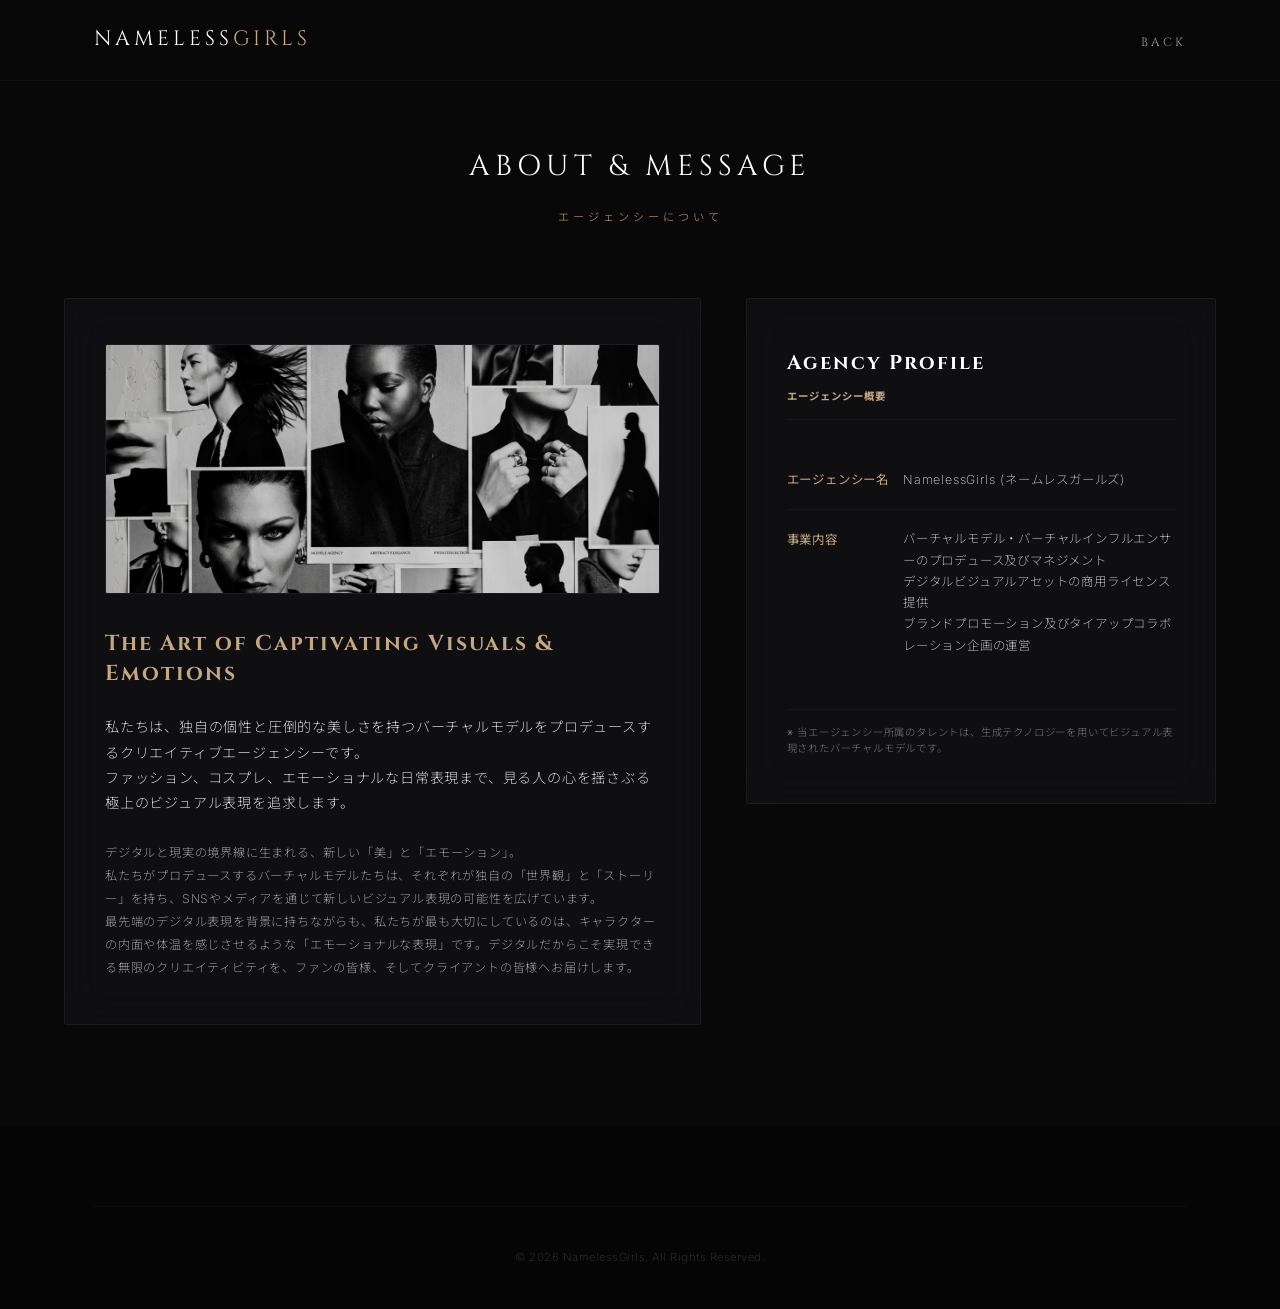
==== about.html @ f15b568e "Auto-deploy: Update BOOTH link and sync repository" ====
<!DOCTYPE html>
<html lang="ja">
<head>
  <meta charset="UTF-8">
  <meta name="viewport" content="width=device-width, initial-scale=1.0">
  <title>About - NamelessGirls</title>
  
  <!-- Strict Crawler Exclusion -->
  <meta name="robots" content="noindex, nofollow, noarchive, nosnippet">
  
  <!-- FontAwesome for Icons -->
  <link rel="stylesheet" href="https://cdnjs.cloudflare.com/ajax/libs/font-awesome/6.4.0/css/all.min.css">
  
  <!-- Custom Stylesheet -->
  <link rel="stylesheet" href="style.css?v=6.0">
</head>
<body>

  <!-- Navigation Header (scrolled state style) -->
  <header class="scrolled">
    <div class="container navbar">
      <a href="index.html" class="logo">NAMELESS<span>GIRLS</span></a>
      <ul class="nav-links">
        <li><a href="index.html" onclick="if(document.referrer.indexOf(window.location.host)!==-1){history.back(); return false;}">Back</a></li>
      </ul>
    </div>
  </header>

  <!-- About Content Container -->
  <div class="container about-container">
    <h2 class="section-title">About & Message<span>エージェンシーについて</span></h2>
    
    <div class="about-grid-layout">
      
      <!-- Left Column: Vision & Message -->
      <div class="about-left-col glass-panel">
        <!-- High-end Fashion Agency Campaign Collage Visual -->
        <div class="about-hero-img-wrap">
          <img src="assets/images/agency_campaign.jpg" alt="NamelessGirls Model Campaign" class="about-hero-img">
        </div>
        
        <div class="about-editorial-wrap">
          <h3 class="about-subtitle">The Art of Captivating Visuals & Emotions</h3>
          
          <p class="about-lead">
            私たちは、独自の個性と圧倒的な美しさを持つバーチャルモデルをプロデュースするクリエイティブエージェンシーです。<br>
            ファッション、コスプレ、エモーショナルな日常表現まで、見る人の心を揺さぶる極上のビジュアル表現を追求します。
          </p>
          
          <p class="about-body-text">
            デジタルと現実の境界線に生まれる、新しい「美」と「エモーション」。<br>
            私たちがプロデュースするバーチャルモデルたちは、それぞれが独自の「世界観」と「ストーリー」を持ち、SNSやメディアを通じて新しいビジュアル表現の可能性を広げています。<br>
            最先端のデジタル表現を背景に持ちながらも、私たちが最も大切にしているのは、キャラクターの内面や体温を感じさせるような「エモーショナルな表現」です。デジタルだからこそ実現できる無限のクリエイティビティを、ファンの皆様、そしてクライアントの皆様へお届けします。
          </p>
        </div>
      </div>

      <!-- Right Column: Agency Profile -->
      <div class="about-right-col glass-panel">
        <h3 class="about-subtitle-sub">Agency Profile<span>エージェンシー概要</span></h3>
        <table class="about-table">
          <tr>
            <th>エージェンシー名</th>
            <td>NamelessGirls (ネームレスガールズ)</td>
          </tr>
          <tr>
            <th>事業内容</th>
            <td>
              バーチャルモデル・バーチャルインフルエンサーのプロデュース及びマネジメント<br>
              デジタルビジュアルアセットの商用ライセンス提供<br>
              ブランドプロモーション及びタイアップコラボレーション企画の運営
            </td>
          </tr>
        </table>
        
        <!-- Subtle AI Notice (Required disclaimer, visible yet not overly distracting) -->
        <div class="about-disclaimer-notice">
          ※ 当エージェンシー所属のタレントは、生成テクノロジーを用いてビジュアル表現されたバーチャルモデルです。
        </div>
      </div>
      
    </div>
  </div>

  <!-- Footer -->
  <footer>
    <div class="container">
      <div class="footer-bottom">
        <div>&copy; 2026 NamelessGirls. All Rights Reserved.</div>
      </div>
    </div>
  </footer>

  <!-- Custom JavaScript File -->
  <script src="app.js?v=6.0"></script>
</body>
</html>
---- style.css ----
@import url('https://fonts.googleapis.com/css2?family=Cinzel:wght@300;400;600;700&family=Inter:wght@100;200;300;400;500;600&family=Noto+Sans+JP:wght@100;200;300;400;500&family=Yomogi&family=Caveat:wght@400;700&family=Mr+De+Haviland&family=Zen+Kurenaido&display=swap');
/* Google Fonts Imports - Elegant serif, sans-serif, and premium handwriting script */

/* CSS Variables - Refined Minimal Luxury Theme */
:root {
  --bg-color: #080809;
  --bg-section-alt: #0d0d0f; /* Subtle variation for section backgrounds */
  --bg-card: rgba(15, 15, 17, 0.6);
  --bg-card-hover: rgba(22, 22, 26, 0.9);
  --color-primary: #c5a880; /* Soft Champagne Gold */
  --color-primary-hover: #b39670;
  --color-text: #ffffff;
  --color-text-sub: #a1a1aa; /* Higher contrast for accessibility (was #8a8a93) */
  --color-border: rgba(255, 255, 255, 0.06);
  --color-border-hover: rgba(197, 168, 128, 0.3);
  
  --font-title: 'Cinzel', serif;
  --font-body: 'Inter', 'Noto Sans JP', sans-serif;
  --font-handwriting: 'Yomogi', 'Noto Sans JP', sans-serif; /* Japanese handwritten pen style */
  --font-signature: 'Caveat', cursive; /* English signature cursive style */
  --transition-smooth: all 0.6s cubic-bezier(0.16, 1, 0.3, 1);
  --box-shadow-subtle: 0 20px 50px rgba(0, 0, 0, 0.6);
  --box-shadow-gold: 0 15px 40px rgba(197, 168, 128, 0.08);
}

/* Reset Styles */
* {
  margin: 0;
  padding: 0;
  box-sizing: border-box;
}

/* Force form controls and buttons to inherit custom fonts */
input, textarea, select, button {
  font-family: inherit;
  font-size: inherit;
  color: inherit;
}

body {
  background-color: var(--bg-color);
  color: var(--color-text);
  font-family: var(--font-body);
  font-weight: 200; /* Light weight for elegance */
  line-height: 1.9;
  letter-spacing: 0.8px;
  overflow-x: hidden;
}

a {
  color: inherit;
  text-decoration: none;
}

/* Scrollbar Customization */
::-webkit-scrollbar {
  width: 5px;
}
::-webkit-scrollbar-track {
  background: var(--bg-color);
}
::-webkit-scrollbar-thumb {
  background: rgba(197, 168, 128, 0.15);
}
::-webkit-scrollbar-thumb:hover {
  background: var(--color-primary);
}

/* Global Button Styles (Luxury Gold & Minimal Borders) */
.btn {
  display: inline-flex;
  align-items: center;
  justify-content: center;
  padding: 13px 26px;
  font-family: var(--font-title);
  font-size: 0.72rem;
  font-weight: 400;
  letter-spacing: 2px;
  text-transform: uppercase;
  border-radius: 2px;
  cursor: pointer;
  transition: var(--transition-smooth);
  border: 1px solid transparent;
  gap: 8px;
}

.btn-primary {
  background-color: var(--color-primary);
  color: #080809;
  border-color: var(--color-primary);
}

.btn-primary:hover {
  background-color: transparent;
  color: var(--color-primary);
  border-color: var(--color-primary);
  box-shadow: var(--box-shadow-gold);
}

.btn-secondary {
  background-color: transparent;
  color: #ffffff;
  border-color: rgba(255, 255, 255, 0.15);
}

.btn-secondary:hover {
  border-color: var(--color-primary);
  color: var(--color-primary);
  box-shadow: var(--box-shadow-gold);
}

/* Typography & Layout Utilities */
.container {
  max-width: 1140px;
  margin: 0 auto;
  padding: 0 24px;
}

section {
  padding: 120px 0;
}

.section-title {
  font-family: var(--font-title);
  font-size: 1.8rem;
  font-weight: 300;
  text-transform: uppercase;
  letter-spacing: 5px;
  text-align: center;
  margin-bottom: 70px;
  color: var(--color-text);
}

.section-title span {
  display: block;
  font-size: 0.7rem;
  font-family: var(--font-body);
  font-weight: 300;
  color: var(--color-primary);
  letter-spacing: 4px;
  margin-top: 12px;
  text-transform: uppercase;
}

/* Glassmorphism panel - Refined */
.glass-panel {
  background: var(--bg-card);
  backdrop-filter: blur(20px);
  -webkit-backdrop-filter: blur(20px);
  border: 1px solid var(--color-border);
  border-radius: 2px;
  transition: var(--transition-smooth);
}

/* Header & Navigation (Interactive transparent to dark background) */
header {
  position: fixed;
  top: 0;
  left: 0;
  width: 100%;
  z-index: 1000;
  background: transparent;
  border-bottom: 1px solid rgba(255, 255, 255, 0.0);
  transition: background 0.4s ease, border 0.4s ease;
}

header.scrolled {
  background: rgba(8, 8, 9, 0.85);
  backdrop-filter: blur(20px);
  -webkit-backdrop-filter: blur(20px);
  border-bottom: 1px solid rgba(255, 255, 255, 0.03);
}

.navbar {
  display: flex;
  justify-content: space-between;
  align-items: center;
  height: 90px;
  transition: height 0.4s ease;
}

header.scrolled .navbar {
  height: 80px;
}

.logo {
  font-family: var(--font-title);
  font-size: 1.3rem;
  font-weight: 400;
  letter-spacing: 4px;
  color: var(--color-text);
}

.logo span {
  color: var(--color-primary);
  font-weight: 300;
}

.nav-links {
  display: flex;
  list-style: none;
  gap: 40px;
}

.nav-links a {
  font-family: var(--font-title);
  font-size: 0.75rem;
  font-weight: 400;
  letter-spacing: 3px;
  text-transform: uppercase;
  color: var(--color-text-sub);
  transition: var(--transition-smooth);
  padding: 5px 0;
}

.nav-links a:hover {
  color: var(--color-primary);
}

/* Hero Section - Satoru Japan style full-screen visual only */
.hero {
  height: 100vh;
  display: flex;
  align-items: center;
  justify-content: center;
  text-align: center;
  position: relative;
  background-image: url('assets/images/mii_cosplay.jpg');
  background-size: cover;
  background-position: center 25%;
  background-attachment: fixed;
  overflow: hidden;
}

/* Luxury gradient overlay - fades out top-down and masks towards dark theme background */
.hero::before {
  content: '';
  position: absolute;
  top: 0;
  left: 0;
  width: 100%;
  height: 100%;
  background: linear-gradient(
    to bottom,
    rgba(8, 8, 9, 0.4) 0%,
    rgba(8, 8, 9, 0.15) 55%,
    rgba(8, 8, 9, 0.85) 90%,
    var(--bg-color) 100%
  );
  z-index: 1;
}

.hero .container {
  position: relative;
  z-index: 2;
  width: 100%;
  pointer-events: none; /* No blocking click inputs */
}

/* Ultra minimal visual-only brand text */
.hero-brand-wrap {
  display: flex;
  flex-direction: column;
  align-items: center;
  gap: 15px;
  opacity: 0.95;
}

.hero-title {
  font-family: var(--font-title);
  font-size: 4rem;
  font-weight: 300;
  letter-spacing: 14px;
  line-height: 1.1;
  text-transform: uppercase;
  text-shadow: 0 5px 30px rgba(0, 0, 0, 0.8);
}

.hero-title span {
  color: var(--color-primary);
}

.hero-subtitle {
  font-size: 0.8rem;
  font-weight: 300;
  letter-spacing: 7px;
  color: var(--color-text-sub);
  text-transform: uppercase;
  text-shadow: 0 2px 10px rgba(0, 0, 0, 0.8);
}

/* Models Portfolio Section - Clean Professional Split Layout */
.models-grid {
  display: grid;
  grid-template-columns: repeat(auto-fit, minmax(260px, 1fr));
  gap: 40px;
}

.model-card {
  position: relative; /* Anchor the absolute overlay link */
  display: flex;
  flex-direction: column;
  height: 540px; /* Unified height to fit photo and clean text wrapper */
  border-radius: 2px;
  overflow: hidden;
  border: 1px solid var(--color-border);
  box-shadow: var(--box-shadow-subtle);
  transition: var(--transition-smooth);
  background: #0b0b0c;
}

/* Invisible background overlay to make the card clickable */
.card-click-overlay {
  position: absolute;
  top: 0;
  left: 0;
  width: 100%;
  height: 100%;
  z-index: 1;
}

.model-card:hover {
  transform: translateY(-8px);
  border-color: var(--color-border-hover);
  box-shadow: var(--box-shadow-gold);
}

/* Photo Wrapper (Top Part of the Split Card) */
.model-img-wrapper {
  position: relative;
  height: 400px;
  width: 100%;
  overflow: hidden;
  flex-shrink: 0;
  border-bottom: 1px solid rgba(255, 255, 255, 0.02);
}

.model-img {
  width: 100%;
  height: 100%;
  object-fit: cover;
  transition: var(--transition-smooth);
  filter: brightness(0.85);
}

.model-img.cosplay-img {
  position: absolute;
  top: 0;
  left: 0;
  opacity: 0;
  transform: scale(1.02);
}

.model-card:hover .model-img.casual-img {
  opacity: 0;
  transform: scale(0.98);
}

.model-card:hover .model-img.cosplay-img {
  opacity: 1;
  transform: scale(1);
}

.model-img.silhouette {
  filter: brightness(0.18) grayscale(100%);
  opacity: 0.5;
}

/* Card Information Block (Bottom Part of the Split Card - Clean Monotone Background) */
.model-info-overlay {
  position: relative;
  height: 140px;
  padding: 16px 20px;
  background: #0b0b0c;
  z-index: 2;
  display: flex;
  flex-direction: column;
  justify-content: space-between;
}

.model-header {
  display: flex;
  justify-content: space-between;
  align-items: center;
}

.model-name {
  font-family: var(--font-title);
  font-size: 1.2rem;
  font-weight: 400;
  letter-spacing: 1px;
  color: #ffffff;
}

.model-name span {
  font-size: 0.75rem;
  font-family: var(--font-body);
  color: var(--color-primary);
  margin-left: 8px;
}

.model-badge {
  font-family: var(--font-body);
  font-size: 0.6rem;
  font-weight: 500;
  letter-spacing: 1px;
  border-bottom: 1px solid var(--color-primary);
  color: var(--color-primary);
  padding-bottom: 2px;
  text-transform: uppercase;
}

/* Media & SNS Section */
.media-section {
  background-color: var(--bg-section-alt);
  border-top: 1px solid rgba(255, 255, 255, 0.01);
  border-bottom: 1px solid rgba(255, 255, 255, 0.01);
}

.media-grid {
  display: grid;
  grid-template-columns: 1.15fr 0.85fr;
  gap: 30px;
  align-items: stretch; /* Stretch to align YouTube heights with SNS list perfectly */
}

/* YouTube Theatre Block */
.youtube-theatre-card {
  position: relative;
  display: block;
  width: 100%;
  aspect-ratio: 16 / 9;
  border-radius: 2px;
  overflow: hidden;
  box-shadow: var(--box-shadow-subtle);
  border: 1px solid var(--color-border);
  background: #000;
}

.youtube-preview-img {
  width: 100%;
  height: 100%;
  object-fit: cover;
  display: block;
  filter: brightness(0.85);
  transition: var(--transition-smooth);
}

.youtube-play-overlay {
  position: absolute;
  top: 0;
  left: 0;
  width: 100%;
  height: 100%;
  background: rgba(11, 11, 12, 0.25);
  display: flex;
  flex-direction: column;
  align-items: center;
  justify-content: center;
  gap: 16px;
  transition: var(--transition-smooth);
  z-index: 2;
}

.youtube-play-button {
  width: 60px;
  height: 60px;
  border-radius: 50%;
  background: #ffffff;
  display: flex;
  align-items: center;
  justify-content: center;
  color: #0b0b0c;
  font-size: 1rem;
  padding-left: 3px;
  box-shadow: 0 10px 30px rgba(0,0,0,0.5);
  transition: var(--transition-smooth);
}

.youtube-play-text {
  font-family: var(--font-title);
  font-size: 0.65rem;
  font-weight: 400;
  letter-spacing: 3px;
  color: #ffffff;
  transition: var(--transition-smooth);
}

.youtube-theatre-card:hover .youtube-preview-img {
  transform: scale(1.02);
  filter: brightness(0.6) blur(1px);
}

.youtube-theatre-card:hover .youtube-play-overlay {
  background: rgba(11, 11, 12, 0.5);
}

.youtube-theatre-card:hover .youtube-play-button {
  background: var(--color-primary);
  color: #080809;
  transform: scale(1.08);
}

.youtube-theatre-card:hover .youtube-play-text {
  color: var(--color-primary);
  letter-spacing: 4px;
}

/* SNS List & Cards - Optimized Contrast & Official Logos */
.sns-list {
  display: flex;
  flex-direction: column;
  justify-content: space-between; /* Stretches cards to match YouTube height */
  height: 100%;
  gap: 10px; /* Reduced gap to accommodate 4 cards elegantly */
}

.sns-card {
  display: flex;
  align-items: center;
  justify-content: space-between;
  padding: 11px 18px; /* Compacted padding for 4-card structure */
  border-radius: 2px;
  border: 1px solid rgba(255, 255, 255, 0.04);
  background: rgba(255, 255, 255, 0.008);
  transition: var(--transition-smooth);
  flex-grow: 1; /* Automatically fills empty vertical spaces */
}

.sns-card:hover {
  transform: translateY(-2px);
  box-shadow: 0 10px 25px rgba(0, 0, 0, 0.4);
}

/* Dynamic Brand Colors & Visual Contrast on hover */
.sns-card.youtube-card:hover {
  border-color: #ff0000;
  background: rgba(255, 0, 0, 0.02);
}
.sns-card.youtube-card:hover .sns-card-icon {
  color: #ff0000;
  text-shadow: 0 0 10px rgba(255, 0, 0, 0.3);
}

.sns-card.tiktok-card:hover {
  border-color: #ff0050;
  background: rgba(255, 0, 80, 0.02);
}
.sns-card.tiktok-card:hover .sns-card-icon {
  color: #ff0050;
  text-shadow: 0 0 10px rgba(255, 0, 80, 0.3);
}

.sns-card.instagram-card:hover {
  border-color: #e1306c;
  background: rgba(225, 48, 108, 0.02);
}
.sns-card.instagram-card:hover .sns-card-icon {
  color: #e1306c;
  text-shadow: 0 0 10px rgba(225, 48, 108, 0.3);
}

.sns-card.x-card:hover {
  border-color: #ffffff;
  background: rgba(255, 255, 255, 0.02);
}
.sns-card.x-card:hover .sns-card-icon {
  color: #ffffff;
  text-shadow: 0 0 10px rgba(255, 255, 255, 0.3);
}

.sns-card.threads-card:hover {
  border-color: #c5a880;
  background: rgba(197, 168, 128, 0.02);
}
.sns-card.threads-card:hover .sns-card-icon {
  color: #c5a880;
  text-shadow: 0 0 10px rgba(197, 168, 128, 0.3);
}

.sns-card-info {
  display: flex;
  align-items: center;
  gap: 20px;
}

.sns-card-icon {
  font-size: 1.8rem;
  color: var(--color-primary); /* Use primary soft gold as default */
  width: 35px;
  display: flex;
  justify-content: center;
  transition: var(--transition-smooth);
}

.sns-card-name {
  font-family: var(--font-title);
  font-size: 0.95rem;
  font-weight: 500;
  letter-spacing: 1.5px;
  color: #ffffff;
}

.sns-card-sub {
  font-size: 0.75rem;
  color: var(--color-text-sub);
  margin-top: 5px;
  font-weight: 300;
}

.sns-card-arrow {
  font-size: 0.9rem;
  color: var(--color-text-sub);
  transition: var(--transition-smooth);
}

.sns-card:hover .sns-card-arrow {
  color: #ffffff;
  transform: translateX(4px);
}

/* Model card active SNS indicator styling */
.model-sns-indicator {
  position: relative;
  z-index: 2; /* Elevate above the card click overlay */
  display: flex;
  align-items: center;
  gap: 12px;
  font-size: 0.7rem;
  color: var(--color-primary);
  margin-top: 10px;
  border-top: 1px solid rgba(255, 255, 255, 0.03);
  padding-top: 8px;
}

.model-sns-indicator span {
  color: var(--color-text-sub);
  font-weight: 300;
  margin-right: 5px;
}

.model-sns-indicator a {
  color: inherit;
  display: inline-flex;
  align-items: center;
  justify-content: center;
  transition: var(--transition-smooth);
}

.model-sns-indicator a:hover {
  color: #ffffff;
}

.model-sns-indicator i {
  font-size: 0.82rem;
  opacity: 0.75;
  transition: var(--transition-smooth);
}

.model-sns-indicator a:hover i {
  opacity: 1;
  transform: scale(1.15);
}

/* Informative guide box for separate model SNS */
.model-sns-guide-box {
  margin-top: 30px;
  padding: 16px 20px;
  border-left: 2px solid var(--color-primary); /* Elegant gold accent vertical line */
  border-top: 1px solid rgba(255, 255, 255, 0.02);
  border-right: 1px solid rgba(255, 255, 255, 0.02);
  border-bottom: 1px solid rgba(255, 255, 255, 0.02);
  border-radius: 1px;
  font-size: 0.74rem; /* Balanced size for harmony with surrounding elements */
  color: #e2e2e5; /* Much brighter text color for contrast */
  line-height: 1.8;
  display: flex;
  align-items: flex-start; /* Align icon and text to top for multiline */
  gap: 12px;
  background: rgba(197, 168, 128, 0.02); /* Sub gold translucent tint */
}

.model-sns-guide-box i {
  font-size: 0.95rem;
  color: var(--color-primary);
  flex-shrink: 0;
  margin-top: 2px; /* Adjust vertical position with multiline */
}

.guide-box-text {
  flex-grow: 1;
}

/* Elegant Jump Link to Models Section */
.guide-link {
  color: var(--color-primary);
  text-decoration: none;
  border-bottom: 1px solid rgba(197, 168, 128, 0.4);
  padding-bottom: 1px;
  transition: var(--transition-smooth);
  display: inline-block;
}

.guide-link:hover {
  color: #ffffff;
  border-bottom-color: #ffffff;
  transform: translateY(-1px);
}

.model-sns-guide-box b {
  color: inherit;
  font-weight: 600;
}

/* Shop & VIP Lounge Section - 3 Column Layout */
.shop-grid {
  display: grid;
  grid-template-columns: repeat(3, 1fr);
  gap: 30px;
  margin-bottom: 30px;
}

.shop-card {
  display: flex;
  flex-direction: column;
  align-items: stretch;
  text-align: center;
  padding: 35px 24px; /* Slightly compacted padding */
  min-height: 490px; /* Compacted height for better visual proportions */
  position: relative;
  overflow: hidden;
  border-radius: 2px;
  border: 1px solid var(--color-border);
  transition: var(--transition-smooth);
  text-decoration: none; /* Strip link styling since it is now an anchor */
  color: inherit; /* Inherit the page font color */
  cursor: pointer;
}

.shop-card:hover {
  border-color: var(--color-border-hover);
  box-shadow: var(--box-shadow-gold);
  transform: translateY(-4px); /* Gently lift on hover */
}

.shop-card-img-wrapper {
  width: 120px; /* Compacted image wrapper width */
  height: 165px; /* Compacted height */
  overflow: hidden;
  border: 1px solid var(--color-border);
  border-radius: 2px;
  margin: 0 auto 20px;
  flex-shrink: 0;
}

.shop-card-img {
  width: 100%;
  height: 100%;
  object-fit: cover;
  transition: var(--transition-smooth);
}

.shop-card:hover .shop-card-img {
  transform: scale(1.04);
}

.shop-card-content {
  display: flex;
  flex-direction: column;
  justify-content: space-between;
  flex-grow: 1;
  gap: 20px; /* Adjusted gap for tighter spacing */
}

.shop-info-text {
  display: flex;
  flex-direction: column;
  gap: 8px; /* Compacted text gap */
}

.shop-title {
  font-family: var(--font-title);
  font-size: 1.15rem; /* Slightly smaller for premium editorial header scale */
  font-weight: 400;
  letter-spacing: 2px;
  transition: var(--transition-smooth);
}

.shop-card:hover .shop-title {
  color: var(--color-primary); /* Glow card title gold on hover */
}

/* Gold Japanese Subtitle inside shop card */
.shop-subtitle-jp {
  font-family: var(--font-body);
  font-size: 0.65rem; /* Compacted subtitle */
  color: var(--color-primary);
  letter-spacing: 2px;
  font-weight: 400;
  margin-top: 2px;
  text-transform: uppercase;
}

.shop-desc {
  color: var(--color-text-sub);
  font-size: 0.72rem; /* Balanced size for harmony with guide box */
  line-height: 1.8;
  margin-top: 6px;
}

.shop-action {
  width: 100%;
  margin-top: auto;
}

.shop-action .btn {
  width: 100%;
  padding: 12px 20px; /* Adjust button padding inside card */
  pointer-events: none; /* Ignore individual button pointer events so card clicks cleanly */
}

/* Synchronize button hover with card hover */
.shop-card:hover .btn-primary {
  background: var(--color-primary);
  color: #080809;
  border-color: var(--color-primary);
  box-shadow: var(--box-shadow-gold);
}

/* Dedicated Contact Page Container */
.contact-container {
  padding-top: 140px;
  padding-bottom: 100px;
  min-height: 80vh;
}

/* About Page Styling - Premium Editorial 2-Column Grid */
.about-container {
  padding-top: 140px;
  padding-bottom: 100px;
  max-width: 1200px; /* Wider layout for 2 columns */
  margin: 0 auto;
}

.about-grid-layout {
  display: grid;
  grid-template-columns: 1.15fr 0.85fr; /* Left is wider for campaign & statement */
  gap: 45px;
  align-items: start;
}

.about-left-col,
.about-right-col {
  padding: 45px 40px;
  min-height: 480px; /* Keep both columns visually balanced */
  background: rgba(18, 18, 20, 0.75); /* Darken panel background slightly to elevate text contrast */
}

/* Left Column Styling with Campaign Image Header */
.about-hero-img-wrap {
  width: 100%;
  height: 250px;
  overflow: hidden;
  border: 1px solid var(--color-border);
  border-radius: 2px;
  margin-bottom: 35px;
  position: relative;
}

.about-hero-img {
  width: 100%;
  height: 100%;
  object-fit: cover;
  filter: brightness(0.85) contrast(1.02); /* Clean editorial photo treatment */
  transition: var(--transition-smooth);
}

.about-left-col:hover .about-hero-img {
  filter: brightness(0.95);
  transform: scale(1.015);
}

.about-editorial-wrap {
  position: relative;
}

.about-subtitle {
  font-family: var(--font-title);
  font-size: 1.35rem;
  letter-spacing: 2px;
  color: var(--color-primary);
  margin-bottom: 25px;
  line-height: 1.4;
  position: relative;
  z-index: 2;
}

.about-lead {
  font-size: 0.88rem;
  color: #ffffff;
  line-height: 1.8;
  margin-bottom: 25px;
  position: relative;
  z-index: 2;
}

.about-body-text {
  font-size: 0.76rem;
  color: rgba(255, 255, 255, 0.72); /* Elevate contrast for visibility */
  line-height: 1.9;
  position: relative;
  z-index: 2;
}

/* Right Column Table & Disclaimer */
.about-subtitle-sub {
  font-family: var(--font-title);
  font-size: 1.25rem;
  letter-spacing: 2px;
  margin-bottom: 30px;
  display: flex;
  flex-direction: column; /* Align vertically for cleaner alignment */
  gap: 5px;
  align-items: flex-start;
  border-bottom: 1px solid rgba(255, 255, 255, 0.05);
  padding-bottom: 12px;
}

.about-subtitle-sub span {
  font-family: var(--font-body);
  font-size: 0.65rem;
  color: var(--color-primary);
  letter-spacing: 1px;
}

.about-table {
  width: 100%;
  border-collapse: collapse;
}

.about-table tr {
  border-bottom: 1px solid rgba(255, 255, 255, 0.03);
}

.about-table tr:last-child {
  border-bottom: none;
}

.about-table th {
  width: 30%;
  text-align: left;
  padding: 18px 0;
  font-size: 0.78rem;
  color: var(--color-primary);
  font-weight: 400;
  vertical-align: top;
}

.about-table td {
  padding: 18px 0;
  font-size: 0.78rem;
  color: rgba(255, 255, 255, 0.85); /* Highly readable text contrast */
  line-height: 1.7;
}

/* Subtle Disclaimer at the bottom of the table */
.about-disclaimer-notice {
  font-size: 0.65rem;
  color: rgba(255, 255, 255, 0.45); /* Elevate disclaimer opacity for readability */
  line-height: 1.6;
  margin-top: 35px;
  border-top: 1px solid rgba(255, 255, 255, 0.03);
  padding-top: 15px;
  font-weight: 300;
}

/* Mobile Responsive */
@media (max-width: 968px) {
  .about-grid-layout {
    grid-template-columns: 1fr;
    gap: 30px;
  }
  .about-left-col,
  .about-right-col {
    min-height: auto;
    padding: 35px 28px;
  }
}

@media (max-width: 480px) {
  .about-table th {
    width: 100%;
    display: block;
    padding: 10px 0 5px;
  }
  .about-table td {
    width: 100%;
    display: block;
    padding: 0 0 10px;
  }
}

/* Secondary Affiliate Links Grid */
.affiliate-bar {
  display: grid;
  grid-template-columns: 1fr 1fr;
  gap: 30px;
  margin-top: 30px;
}

.affiliate-card {
  display: grid;
  grid-template-columns: 100px 1fr auto;
  gap: 20px;
  align-items: center;
  padding: 16px 24px;
  border-radius: 2px;
  border: 1px solid var(--color-border);
  background: rgba(255, 255, 255, 0.005);
  transition: var(--transition-smooth);
}

.affiliate-card:hover {
  background: rgba(255, 255, 255, 0.015);
  transform: translateY(-2px);
  border-color: var(--color-border-hover);
  box-shadow: var(--box-shadow-gold);
}

.affiliate-info {
  display: grid;
  grid-template-columns: 100px 1fr;
  gap: 20px;
  align-items: center;
  grid-column: span 2;
}

.affiliate-logo-icon {
  width: 100px;
  height: 66px;
  overflow: hidden;
  border-radius: 2px;
  border: 1px solid var(--color-border);
}

.affiliate-preview-img {
  width: 100%;
  height: 100%;
  object-fit: cover;
  display: block;
  filter: brightness(0.85);
  transition: var(--transition-smooth);
}

.affiliate-card:hover .affiliate-preview-img {
  filter: brightness(1);
  transform: scale(1.03);
}

.affiliate-name {
  font-family: var(--font-title);
  font-weight: 400;
  font-size: 0.9rem;
  letter-spacing: 1px;
}

.affiliate-sub {
  font-size: 0.7rem;
  color: var(--color-text-sub);
  margin-top: 4px;
  line-height: 1.5;
}

.affiliate-link-icon {
  font-size: 0.85rem;
  color: var(--color-text-sub);
  transition: var(--transition-smooth);
}

.affiliate-card:hover .affiliate-link-icon {
  transform: translateX(4px);
  color: var(--color-primary);
}

/* Contact Form Section (SATORU JAPAN style) */
.contact-section {
  background-color: var(--bg-section-alt);
  border-top: 1px solid rgba(255, 255, 255, 0.01);
}

.contact-intro {
  text-align: center;
  max-width: 600px;
  margin: 0 auto 50px;
  font-size: 0.85rem;
  color: var(--color-text-sub);
}

.contact-form {
  max-width: 700px;
  margin: 0 auto;
  display: flex;
  flex-direction: column;
  gap: 30px;
}

.form-group {
  display: grid;
  grid-template-columns: 180px 1fr;
  align-items: center;
  border-bottom: 1px solid var(--color-border);
  padding-bottom: 15px;
}

.form-group.align-top {
  align-items: flex-start;
}

.form-label {
  font-family: var(--font-title);
  font-size: 0.8rem;
  letter-spacing: 2px;
  color: #fff;
  text-transform: uppercase;
}

.form-label span {
  color: var(--color-primary);
  margin-left: 5px;
}

.form-control-wrap {
  position: relative;
  width: 100%;
}

.form-input {
  width: 100%;
  background: transparent;
  border: none;
  color: #fff;
  font-family: var(--font-body);
  font-size: 0.85rem;
  font-weight: 300;
  padding: 5px 0;
  transition: var(--transition-smooth);
}

.form-input:focus {
  outline: none;
  color: var(--color-primary);
}

.form-input::placeholder {
  color: rgba(255, 255, 255, 0.15);
}

.form-textarea {
  min-height: 120px;
  resize: vertical;
}

/* Radio Group styling */
.radio-group {
  display: flex;
  gap: 25px;
}

.radio-label {
  display: flex;
  align-items: center;
  gap: 8px;
  font-size: 0.85rem;
  color: var(--color-text-sub);
  cursor: pointer;
  transition: var(--transition-smooth);
}

.radio-label:hover {
  color: #fff;
}

.radio-input {
  appearance: none;
  -webkit-appearance: none;
  width: 16px;
  height: 16px;
  border: 1px solid var(--color-border-hover);
  border-radius: 50%;
  outline: none;
  cursor: pointer;
  transition: var(--transition-smooth);
  position: relative;
}

.radio-input:checked {
  border-color: var(--color-primary);
}

.radio-input:checked::before {
  content: '';
  position: absolute;
  top: 50%;
  left: 50%;
  transform: translate(-50%, -50%);
  width: 8px;
  height: 8px;
  background: var(--color-primary);
  border-radius: 50%;
}

/* File Upload styling */
.file-upload-wrap {
  display: flex;
  align-items: center;
  gap: 15px;
}

.file-input {
  display: none;
}

.file-label-btn {
  display: inline-flex;
  align-items: center;
  gap: 8px;
  font-family: var(--font-title);
  font-size: 0.7rem;
  letter-spacing: 1px;
  padding: 8px 16px;
  border: 1px solid rgba(255, 255, 255, 0.15);
  cursor: pointer;
  transition: var(--transition-smooth);
}

.file-label-btn:hover {
  border-color: var(--color-primary);
  color: var(--color-primary);
}

.file-name-text {
  font-size: 0.75rem;
  color: var(--color-text-sub);
}

.form-submit-wrap {
  text-align: center;
  margin-top: 30px;
}

.btn-submit {
  min-width: 250px;
}

/* Footer Section */
footer {
  background: #050506;
  padding: 80px 0 40px;
  border-top: 1px solid rgba(255, 255, 255, 0.01);
}

.footer-content {
  display: flex;
  justify-content: space-between;
  align-items: center;
  flex-wrap: wrap;
  gap: 40px;
  margin-bottom: 50px;
}

.footer-brand {
  display: flex;
  flex-direction: column;
  gap: 12px;
}

.footer-logo {
  font-family: var(--font-title);
  font-size: 1.2rem;
  font-weight: 600;
  letter-spacing: 3px;
}

.footer-logo span {
  color: var(--color-primary);
  font-weight: 300;
}

.footer-tagline {
  font-size: 0.75rem;
  color: var(--color-text-sub);
  letter-spacing: 1px;
}

.footer-links {
  display: flex;
  gap: 40px;
}

.footer-links a {
  font-family: var(--font-title);
  font-size: 0.75rem;
  letter-spacing: 1px;
  color: var(--color-text-sub);
  transition: var(--transition-smooth);
}

.footer-links a:hover {
  color: var(--color-primary);
}

.footer-bottom {
  display: flex;
  justify-content: center; /* Center copyright since socials are removed */
  text-align: center;
  border-top: 1px solid rgba(255, 255, 255, 0.03);
  padding-top: 40px;
  font-size: 0.7rem;
  color: rgba(255, 255, 255, 0.2);
  letter-spacing: 0.5px;
}

/* Mobile Responsiveness */
@media (max-width: 968px) {
  section {
    padding: 80px 0;
  }
  
  .hero {
    height: 60vh;
    min-height: 450px;
  }
  
  .hero-title {
    font-size: 2.5rem;
    letter-spacing: 8px;
  }

  .media-grid {
    grid-template-columns: 1fr;
    gap: 40px;
  }

  .shop-grid {
    grid-template-columns: 1fr;
    gap: 35px;
  }
  
  .affiliate-bar {
    grid-template-columns: 1fr;
    gap: 20px;
  }
  
  .form-group {
    grid-template-columns: 1fr;
    align-items: flex-start;
    gap: 10px;
  }
}

@media (max-width: 600px) {
  .navbar {
    flex-direction: column;
    height: auto;
    padding: 20px 0;
    gap: 20px;
  }
  
  .nav-links {
    gap: 25px;
  }

  .hero-title {
    font-size: 1.8rem;
    letter-spacing: 5px;
  }

  .shop-card {
    grid-template-columns: 1fr;
    text-align: center;
    padding: 30px 20px;
    gap: 20px;
  }

  .shop-card-img-wrapper {
    margin: 0 auto;
  }

  .shop-action {
    align-self: center;
  }

  .footer-content {
    flex-direction: column;
    text-align: center;
    align-items: center;
    gap: 30px;
  }
  
  .footer-links {
    flex-direction: column;
    gap: 20px;
    align-items: center;
  }
  
  .footer-bottom {
    flex-direction: column;
    gap: 20px;
    text-align: center;
  }
}
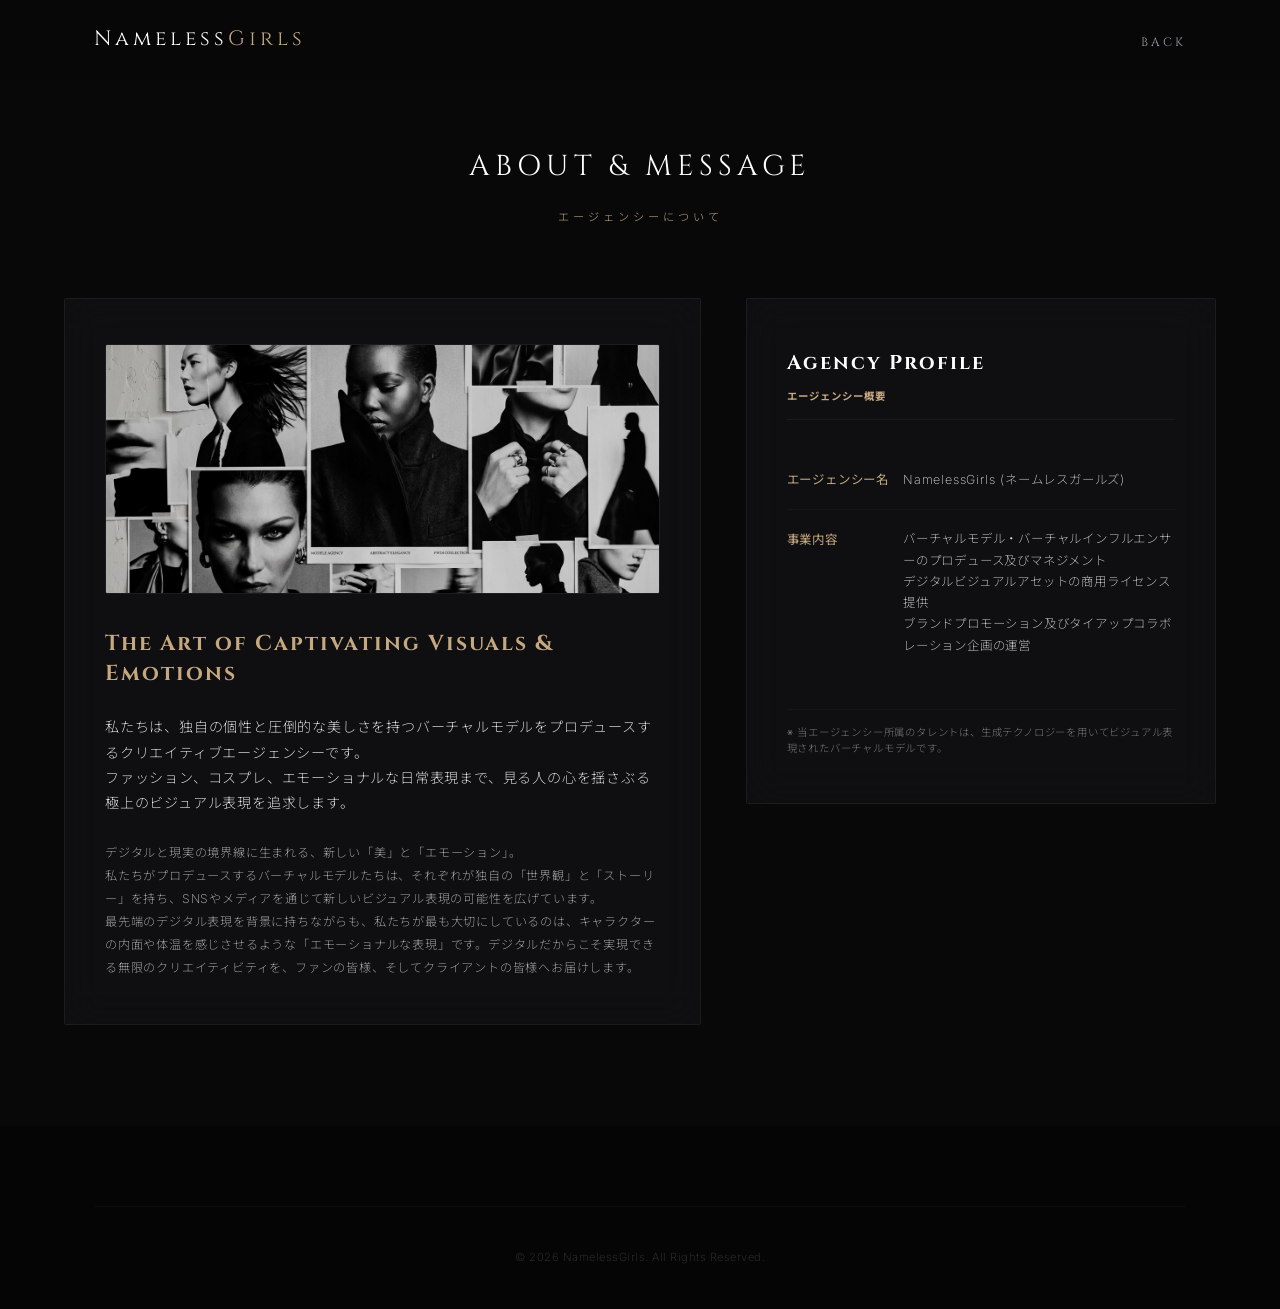
==== commit 2993b8ef: "Auto-deploy: Update BOOTH link and sync repository" ====
--- a/about.html
+++ b/about.html
@@ -19,7 +19,7 @@
   <!-- Navigation Header (scrolled state style) -->
   <header class="scrolled">
     <div class="container navbar">
-      <a href="index.html" class="logo">NAMELESS<span>GIRLS</span></a>
+      <a href="index.html" class="logo">Nameless<span>Girls</span></a>
       <ul class="nav-links">
         <li><a href="index.html" onclick="if(document.referrer.indexOf(window.location.host)!==-1){history.back(); return false;}">Back</a></li>
       </ul>
--- a/style.css
+++ b/style.css
@@ -160,15 +160,15 @@
   width: 100%;
   z-index: 1000;
   background: transparent;
-  border-bottom: 1px solid rgba(255, 255, 255, 0.0);
-  transition: background 0.4s ease, border 0.4s ease;
+  border-bottom: none !important; /* Completely removed to prevent white flash glitch */
+  transition: background 0.4s ease;
 }
 
 header.scrolled {
   background: rgba(8, 8, 9, 0.85);
   backdrop-filter: blur(20px);
   -webkit-backdrop-filter: blur(20px);
-  border-bottom: 1px solid rgba(255, 255, 255, 0.03);
+  border-bottom: none !important; /* Completely removed border for a cleaner aesthetic */
 }
 
 .navbar {
@@ -217,44 +217,138 @@
   color: var(--color-primary);
 }
 
-/* Hero Section - Satoru Japan style full-screen visual only */
-.hero {
-  height: 100vh;
-  display: flex;
-  align-items: center;
-  justify-content: center;
-  text-align: center;
+.hero-split-container {
+  height: 75vh;
+  display: flex;
+  width: 100%;
+  overflow: hidden;
   position: relative;
-  background-image: url('assets/images/mii_cosplay.jpg');
-  background-size: cover;
-  background-position: center 25%;
-  background-attachment: fixed;
+  background-color: #080809;
+}
+
+.split-col {
+  flex: 1;
+  height: 100%;
+  position: relative;
   overflow: hidden;
-}
-
-/* Luxury gradient overlay - fades out top-down and masks towards dark theme background */
-.hero::before {
-  content: '';
+  display: flex;
+  flex-direction: column;
+  justify-content: flex-end;
+  padding: 40px 20px;
+  text-decoration: none;
+  transition: flex 0.6s cubic-bezier(0.25, 1, 0.5, 1), filter 0.6s ease;
+  z-index: 1;
+  border-right: 1px solid rgba(255, 255, 255, 0.03);
+}
+
+.split-col:last-child {
+  border-right: none;
+}
+
+.split-bg {
   position: absolute;
   top: 0;
   left: 0;
   width: 100%;
   height: 100%;
+  background-size: cover;
+  background-repeat: no-repeat;
+  transition: transform 0.8s cubic-bezier(0.25, 1, 0.5, 1);
+  transform: scale(1.02);
+  image-rendering: -webkit-optimize-contrast;
+}
+
+.split-overlay {
+  position: absolute;
+  top: 0;
+  left: 0;
+  width: 100%;
+  height: 100%;
   background: linear-gradient(
     to bottom,
-    rgba(8, 8, 9, 0.4) 0%,
-    rgba(8, 8, 9, 0.15) 55%,
-    rgba(8, 8, 9, 0.85) 90%,
-    var(--bg-color) 100%
+    rgba(8, 8, 9, 0.2) 0%,
+    rgba(8, 8, 9, 0.45) 50%,
+    rgba(8, 8, 9, 0.9) 100%
   );
-  z-index: 1;
-}
-
-.hero .container {
+  transition: opacity 0.6s ease;
+  z-index: 2;
+}
+
+.split-content {
   position: relative;
-  z-index: 2;
-  width: 100%;
-  pointer-events: none; /* No blocking click inputs */
+  z-index: 3;
+  opacity: 0.7;
+  transition: opacity 0.6s ease, transform 0.6s ease;
+  transform: translateY(10px);
+}
+
+.split-num {
+  font-family: var(--font-title);
+  font-size: 0.85rem;
+  color: var(--color-primary);
+  display: block;
+  margin-bottom: 5px;
+  letter-spacing: 2px;
+}
+
+.split-name {
+  font-family: var(--font-title);
+  font-size: 1.1rem;
+  color: #ffffff;
+  margin-bottom: 4px;
+  letter-spacing: 1px;
+  white-space: nowrap;
+}
+
+.split-tag {
+  font-size: 0.7rem;
+  color: rgba(255, 255, 255, 0.5);
+  letter-spacing: 1px;
+  text-transform: uppercase;
+}
+
+/* Interactive Hover Effects */
+.hero-split-container:hover .split-col {
+  flex: 0.8;
+  filter: grayscale(40%) brightness(60%);
+}
+
+.hero-split-container .split-col:hover {
+  flex: 1.8;
+  filter: grayscale(0%) brightness(105%);
+}
+
+.split-col:hover .split-bg {
+  transform: scale(1.05);
+}
+
+.split-col:hover .split-overlay {
+  background: linear-gradient(
+    to bottom,
+    rgba(8, 8, 9, 0.1) 0%,
+    rgba(8, 8, 9, 0.3) 40%,
+    rgba(8, 8, 9, 0.8) 100%
+  );
+}
+
+.split-col:hover .split-content {
+  opacity: 1;
+  transform: translateY(0);
+}
+
+/* Brand Overlay Text (Floating overlay in center) */
+.hero-brand-overlay {
+  position: absolute;
+  top: 0;
+  left: 0;
+  width: 100%;
+  height: 100%;
+  display: flex;
+  align-items: center;
+  justify-content: center;
+  z-index: 4;
+  pointer-events: none; /* Let clicks pass through to columns */
+  text-align: center;
 }
 
 /* Ultra minimal visual-only brand text */
@@ -272,8 +366,7 @@
   font-weight: 300;
   letter-spacing: 14px;
   line-height: 1.1;
-  text-transform: uppercase;
-  text-shadow: 0 5px 30px rgba(0, 0, 0, 0.8);
+  text-shadow: 0 4px 20px rgba(0, 0, 0, 0.9), 0 0 50px rgba(0, 0, 0, 0.95);
 }
 
 .hero-title span {
@@ -281,12 +374,12 @@
 }
 
 .hero-subtitle {
-  font-size: 0.8rem;
+  font-size: 0.85rem;
   font-weight: 300;
   letter-spacing: 7px;
-  color: var(--color-text-sub);
+  color: rgba(255, 255, 255, 0.75);
   text-transform: uppercase;
-  text-shadow: 0 2px 10px rgba(0, 0, 0, 0.8);
+  text-shadow: 0 2px 10px rgba(0, 0, 0, 0.9), 0 0 20px rgba(0, 0, 0, 0.95);
 }
 
 /* Models Portfolio Section - Clean Professional Split Layout */
@@ -300,7 +393,7 @@
   position: relative; /* Anchor the absolute overlay link */
   display: flex;
   flex-direction: column;
-  height: 540px; /* Unified height to fit photo and clean text wrapper */
+  height: 560px; /* Increased to 560px to fit stacked text overlay and avoid bottom truncation */
   border-radius: 2px;
   overflow: hidden;
   border: 1px solid var(--color-border);
@@ -316,7 +409,7 @@
   left: 0;
   width: 100%;
   height: 100%;
-  z-index: 1;
+  z-index: 3; /* Elevated above info panel to make lower card clickable */
 }
 
 .model-card:hover {
@@ -340,7 +433,7 @@
   height: 100%;
   object-fit: cover;
   transition: var(--transition-smooth);
-  filter: brightness(0.85);
+  image-rendering: -webkit-optimize-contrast; /* 縮小時のボケ・ジャギーを防止して画質をクリアに保つ */
 }
 
 .model-img.cosplay-img {
@@ -380,8 +473,9 @@
 
 .model-header {
   display: flex;
-  justify-content: space-between;
-  align-items: center;
+  flex-direction: column; /* Changed to vertical stack to prevent layout breaks with long names/badges */
+  align-items: flex-start;
+  gap: 8px; /* Spacing between name and badges */
 }
 
 .model-name {
@@ -622,7 +716,7 @@
 /* Model card active SNS indicator styling */
 .model-sns-indicator {
   position: relative;
-  z-index: 2; /* Elevate above the card click overlay */
+  z-index: 4; /* Elevated above the card click overlay (z-index: 3) */
   display: flex;
   align-items: center;
   gap: 12px;
@@ -724,44 +818,62 @@
   display: flex;
   flex-direction: column;
   align-items: stretch;
-  text-align: center;
-  padding: 35px 24px; /* Slightly compacted padding */
-  min-height: 490px; /* Compacted height for better visual proportions */
+  text-align: left; /* Shifted to left-alignment for modern boutique feel */
+  padding: 0; /* Clear padding to let image expand fully to borders */
+  min-height: 520px;
   position: relative;
   overflow: hidden;
   border-radius: 2px;
-  border: 1px solid var(--color-border);
-  transition: var(--transition-smooth);
-  text-decoration: none; /* Strip link styling since it is now an anchor */
-  color: inherit; /* Inherit the page font color */
+  border: 1px solid rgba(197, 168, 128, 0.12); /* Extremely subtle gold border */
+  background: rgba(11, 11, 12, 0.85);
+  backdrop-filter: blur(8px);
+  -webkit-backdrop-filter: blur(8px);
+  transition: transform 0.4s cubic-bezier(0.25, 1, 0.5, 1), 
+              border-color 0.4s, 
+              box-shadow 0.4s;
+  text-decoration: none;
+  color: inherit;
   cursor: pointer;
 }
 
 .shop-card:hover {
-  border-color: var(--color-border-hover);
-  box-shadow: var(--box-shadow-gold);
-  transform: translateY(-4px); /* Gently lift on hover */
+  border-color: rgba(197, 168, 128, 0.45); /* Brighten gold border on hover */
+  box-shadow: 0 12px 35px rgba(197, 168, 128, 0.08); /* Soft golden ambient glow */
+  transform: translateY(-6px);
 }
 
 .shop-card-img-wrapper {
-  width: 120px; /* Compacted image wrapper width */
-  height: 165px; /* Compacted height */
+  width: 100%; /* Expand image fully across horizontal card boundaries */
+  height: 250px; /* Generous visual height */
+  position: relative;
   overflow: hidden;
-  border: 1px solid var(--color-border);
-  border-radius: 2px;
-  margin: 0 auto 20px;
+  border-bottom: 1px solid rgba(197, 168, 128, 0.1);
   flex-shrink: 0;
+}
+
+/* Linear black gradient overlay directly mask-fading bottom of the card image */
+.shop-card-img-wrapper::after {
+  content: '';
+  position: absolute;
+  top: 0;
+  left: 0;
+  width: 100%;
+  height: 100%;
+  background: linear-gradient(to bottom, rgba(11, 11, 12, 0) 65%, rgba(11, 11, 12, 1) 100%);
+  pointer-events: none;
 }
 
 .shop-card-img {
   width: 100%;
   height: 100%;
   object-fit: cover;
-  transition: var(--transition-smooth);
+  filter: brightness(0.72) contrast(1.05); /* Editorial dark high-contrast look */
+  transition: transform 0.6s cubic-bezier(0.25, 1, 0.5, 1), filter 0.6s;
 }
 
 .shop-card:hover .shop-card-img {
   transform: scale(1.04);
+  filter: brightness(0.9) contrast(1.05); /* Gently light up on card hover */
 }
 
 .shop-card-content {
@@ -769,21 +881,26 @@
   flex-direction: column;
   justify-content: space-between;
   flex-grow: 1;
-  gap: 20px; /* Adjusted gap for tighter spacing */
+  padding: 24px 28px 30px; /* Generous internal padding for elegant layout whitespace */
+  gap: 25px;
 }
 
 .shop-info-text {
   display: flex;
   flex-direction: column;
-  gap: 8px; /* Compacted text gap */
+  gap: 8px;
+  min-height: 125px; /* Ensures consistent height for all text areas so buttons align perfectly */
 }
 
 .shop-title {
   font-family: var(--font-title);
-  font-size: 1.15rem; /* Slightly smaller for premium editorial header scale */
-  font-weight: 400;
+  font-size: 1.12rem; /* Muted slightly to prevent 2-line wraps */
+  font-weight: 300;
   letter-spacing: 2px;
-  transition: var(--transition-smooth);
+  color: #ffffff;
+  margin: 0;
+  transition: color 0.4s;
+  white-space: nowrap; /* Prevents title from splitting into two lines */
 }
 
 .shop-card:hover .shop-title {
@@ -793,38 +910,52 @@
 /* Gold Japanese Subtitle inside shop card */
 .shop-subtitle-jp {
   font-family: var(--font-body);
-  font-size: 0.65rem; /* Compacted subtitle */
-  color: var(--color-primary);
+  font-size: 0.68rem;
+  color: var(--color-primary);
+  letter-spacing: 3px;
+  font-weight: 400;
+  margin-top: 1px;
+}
+
+.shop-desc {
+  color: rgba(255, 255, 255, 0.6); /* High-readability soft white */
+  font-size: 0.75rem;
+  line-height: 1.8;
+  margin-top: 8px;
+}
+
+.shop-action {
+  width: 100%;
+  margin-top: auto;
+}
+
+/* Premium Hollow Gold Button design matching boutique aesthetic */
+.shop-card .btn-primary {
+  width: 100%;
+  padding: 13px 20px;
+  background: transparent;
+  color: var(--color-primary);
+  border: 1px solid rgba(197, 168, 128, 0.35);
+  border-radius: 2px;
+  font-family: var(--font-title);
+  font-size: 0.72rem;
   letter-spacing: 2px;
-  font-weight: 400;
-  margin-top: 2px;
   text-transform: uppercase;
-}
-
-.shop-desc {
-  color: var(--color-text-sub);
-  font-size: 0.72rem; /* Balanced size for harmony with guide box */
-  line-height: 1.8;
-  margin-top: 6px;
-}
-
-.shop-action {
-  width: 100%;
-  margin-top: auto;
-}
-
-.shop-action .btn {
-  width: 100%;
-  padding: 12px 20px; /* Adjust button padding inside card */
-  pointer-events: none; /* Ignore individual button pointer events so card clicks cleanly */
+  transition: all 0.4s cubic-bezier(0.25, 1, 0.5, 1);
+  display: flex;
+  align-items: center;
+  justify-content: center;
+  gap: 10px;
+  box-shadow: none;
+  pointer-events: none; /* Ignore pointer events so whole card clicks cleanly */
 }
 
 /* Synchronize button hover with card hover */
 .shop-card:hover .btn-primary {
-  background: var(--color-primary);
-  color: #080809;
-  border-color: var(--color-primary);
-  box-shadow: var(--box-shadow-gold);
+  background: var(--color-primary) !important;
+  color: #080809 !important;
+  border-color: var(--color-primary) !important;
+  box-shadow: 0 0 15px rgba(197, 168, 128, 0.3) !important;
 }
 
 /* Dedicated Contact Page Container */
@@ -1409,3 +1540,197 @@
     text-align: center;
   }
 }
+
+/* Disabled state helper styling to clearly separate inactive/active SNS */
+.model-sns-indicator a.disabled {
+  opacity: 0.15 !important;
+  color: #555 !important;
+  pointer-events: none !important;
+  cursor: default !important;
+}
+.model-sns-indicator a.disabled i {
+  transform: none !important;
+}
+
+.sns-circle-btn.disabled {
+  color: rgba(255, 255, 255, 0.25) !important;
+  border-color: rgba(255, 255, 255, 0.06) !important;
+  opacity: 1 !important;
+  pointer-events: none !important;
+  cursor: default !important;
+}
+
+/* Active SNS buttons - Clean premium monotone */
+.sns-circle-btn:not(.disabled) {
+  color: rgba(255, 255, 255, 0.75) !important;
+  border-color: rgba(255, 255, 255, 0.12) !important;
+}
+
+/* Trainee Badge and Coming Soon Overlay Styling */
+.trainee-badge {
+  color: #a8a8a8 !important;
+  border-bottom: 1px solid #555555 !important;
+}
+
+.model-card.coming-soon {
+  cursor: default !important;
+  pointer-events: none !important; /* Disable all mouse clicks and hovers */
+}
+
+.model-card.coming-soon .card-click-overlay {
+  display: none !important;
+}
+
+.coming-soon-overlay {
+  position: absolute;
+  top: 0;
+  left: 0;
+  width: 100%;
+  height: 100%;
+  background: rgba(8, 8, 9, 0.75);
+  backdrop-filter: blur(4px);
+  -webkit-backdrop-filter: blur(4px);
+  display: flex;
+  align-items: center;
+  justify-content: center;
+  z-index: 10;
+}
+
+.coming-soon-overlay span {
+  display: flex;
+  flex-direction: column;
+  align-items: center;
+  justify-content: center;
+  text-align: center;
+  font-family: var(--font-title);
+  font-size: 0.95rem;
+  letter-spacing: 4px;
+  color: var(--color-primary);
+  border: 1px solid var(--color-primary);
+  padding: 8px 20px;
+  text-transform: uppercase;
+  font-weight: 300;
+  box-shadow: var(--box-shadow-gold);
+}
+
+.coming-soon-overlay span small {
+  display: block;
+  font-size: 0.55rem;
+  font-family: var(--font-body);
+  letter-spacing: 2px;
+  margin-top: 4px;
+  color: rgba(197, 168, 128, 0.7); /* Slightly muted gold for subtitle */
+  text-transform: none;
+  font-weight: 400;
+}
+
+.coming-soon-text {
+  font-size: 0.65rem;
+  color: var(--color-text-sub);
+  letter-spacing: 1px;
+}
+
+/* Hide Mobile Hero on PC by default */
+.mobile-hero {
+  display: none;
+}
+
+/* Mobile responsive styles */
+@media (max-width: 768px) {
+  .pc-hero {
+    display: none !important; /* Completely hide vertical slits on mobile */
+  }
+  
+  .mobile-hero {
+    display: block;
+    background-color: #080809;
+    padding-bottom: 30px;
+    border-bottom: 1px solid rgba(255, 255, 255, 0.05);
+  }
+  
+  .mobile-hero-brand {
+    height: 30vh;
+    display: flex;
+    flex-direction: column;
+    align-items: center;
+    justify-content: center;
+    text-align: center;
+    border-bottom: 1px solid rgba(255, 255, 255, 0.03);
+    background: linear-gradient(to bottom, rgba(8, 8, 9, 0.4) 0%, rgba(8, 8, 9, 0.9) 100%);
+    position: relative;
+    padding: 20px;
+  }
+  
+  .mobile-hero-brand .hero-title {
+    font-size: 1.8rem;
+    margin-bottom: 5px;
+  }
+  
+  .mobile-hero-brand .hero-subtitle {
+    font-size: 0.65rem;
+  }
+
+  /* Instagram-style Avatar Quick Selector */
+  .avatar-navigator-wrap {
+    padding: 20px 0 5px;
+    background-color: #080809;
+  }
+  
+  .avatar-navigator-title {
+    font-family: var(--font-title);
+    font-size: 0.65rem;
+    color: var(--color-primary);
+    text-align: center;
+    letter-spacing: 2px;
+    margin-bottom: 15px;
+    opacity: 0.8;
+  }
+  
+  .avatar-scroll-container {
+    display: flex;
+    gap: 18px;
+    overflow-x: auto;
+    padding: 0 20px 10px;
+    scroll-snap-type: x mandatory;
+    scrollbar-width: none; /* Hide scrollbar for clean premium feel */
+  }
+  
+  .avatar-scroll-container::-webkit-scrollbar {
+    display: none; /* Hide scrollbar for Safari/Chrome */
+  }
+  
+  .avatar-item {
+    display: flex;
+    flex-direction: column;
+    align-items: center;
+    text-decoration: none;
+    flex-shrink: 0;
+    scroll-snap-align: start;
+    width: 72px;
+  }
+  
+  .avatar-img-circle {
+    width: 62px;
+    height: 62px;
+    border-radius: 50%;
+    border: 1px solid rgba(197, 168, 128, 0.5); /* Brand gold outline */
+    background-size: cover;
+    background-repeat: no-repeat;
+    box-shadow: 0 0 10px rgba(197, 168, 128, 0.15);
+    transition: transform 0.3s ease;
+  }
+  
+  .avatar-item:active .avatar-img-circle {
+    transform: scale(0.92);
+    border-color: var(--color-primary);
+  }
+  
+  .avatar-name {
+    font-size: 0.6rem;
+    color: rgba(255, 255, 255, 0.8);
+    margin-top: 6px;
+    text-align: center;
+    white-space: nowrap;
+    letter-spacing: 0.5px;
+  }
+}
